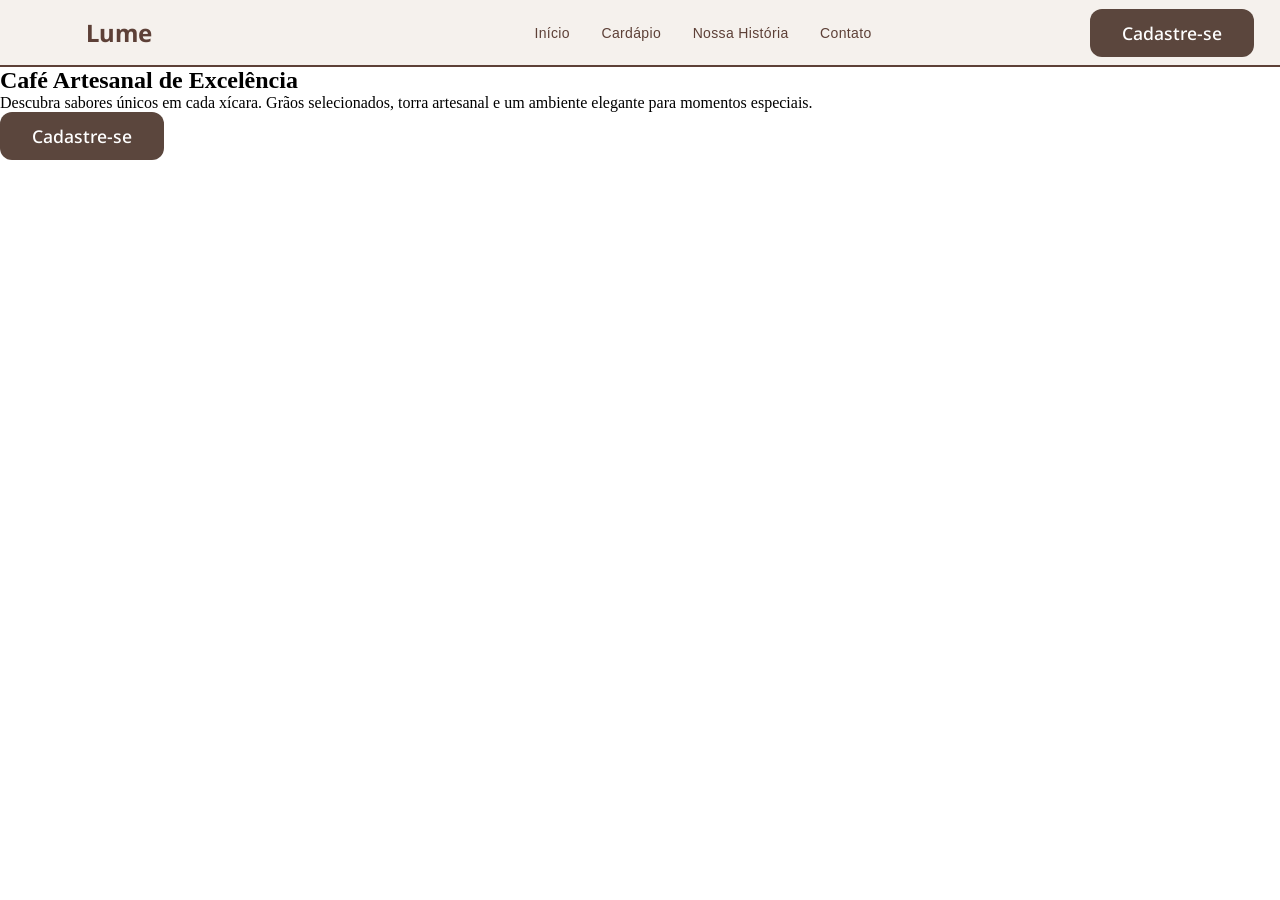
==== src/index.html @ 94c177ce "Desenvolvimento: Inicializei a construcao da tela inicial do app pelo html, criando a primeira secao" ====
<!DOCTYPE html>
<html lang="en">

<head>
    <meta charset="UTF-8">
    <meta name="viewport" content="width=device-width, initial-scale=1.0">
    <link rel="preconnect" href="https://fonts.googleapis.com">
    <link rel="preconnect" href="https://fonts.gstatic.com" crossorigin>
    <link
        href="https://fonts.googleapis.com/css2?family=Noto+Sans+Georgian:wght@100..900&family=Public+Sans:ital,wght@0,100..900;1,100..900&display=swap"
        rel="stylesheet">
    <link rel="stylesheet" href="styles/style.css">
    <link rel="stylesheet" href="components/header/header.css">
    <link rel="stylesheet" href="components/botaoCadastro/botao.css">

    <title>Document</title>
</head>

<body>
    <main>
        <header>
            <nav class="logo">
                <img class="logoIcon" src="../../assets/images/icon.svg" alt="">
                <h1 class="logoNome">Lume</h1>

                <button class="menu-hamburger" id="btn-mobile">
                    <img src="../../assets/images/menu hamburguers.svg" alt="Abrir Menu">
                </button>

                <ul class="opcoes" id="menu-opcoes">
                    <li class="item"> <a href="#">Início</a></li>
                    <li class="item"> <a href="#">Cardápio</a></li>
                    <li class="item"> <a href="#">Nossa História</a></li>
                    <li class="item"> <a href="#">Contato</a></li>
                    <li class="item item-btn"><button type="submit" class="btn">Cadastre-se</button></li>
                </ul>


            </nav>
        </header>

        <section class="apresenta_inicio">
            <h1 id="apresentacao">Café Artesanal de Excelência</h1>
            <p id="apresenta_desc">Descubra sabores únicos em cada xícara. Grãos selecionados, torra artesanal e um
                ambiente elegante para momentos especiais.</p>
            <button type="submit" class="btn">Cadastre-se</button>
            <div id="img_brinde">
                <img src="assets/images/ImageWithFallback.svg" alt="">

            </div>
        </section>
    </main>
</body>

</html>
---- src/styles/style.css ----
*{
    margin: 0;
    padding: 0;
    box-sizing: border-box;
    
}
---- src/components/header/header.css ----
header {
    width: 100%;
    padding: 1rem 2%;
    box-sizing: border-box;
    border-bottom: 2px solid #5D4037;
    background-color: #F5F1ED;
    position: relative;
}

.logo {
    display: flex;
    flex-direction: row;
    align-items: center;
    width: 100%;
}

.logoIcon {
    width: 40px;
}

.logoNome {
    margin-left: 20px;
    font-family: 'Noto Sans Georgian', sans-serif;
    color: #5D4037;
}

.opcoes {
    display: flex;
    list-style: none;
    margin: 0;
    padding: 0;
    justify-content: center;
    gap: 1.97rem;
    margin-left: auto;
    margin-right: auto;
    align-items: center;
}

.item a {
    color: #5D4037;
    text-align: center;
    font-family: Montserrat, sans-serif;
    font-size: 0.875rem;
    font-style: normal;
    font-weight: 500;
    line-height: 1.25rem;
    letter-spacing: 0.02188rem;
    text-decoration: none;
}


.item-btn {
    position: absolute;
    right: 2%; 
}

.item {
    white-space: nowrap;
}

.menu-hamburger {
    display: none;
}

@media (max-width: 490px) {

    .logo {
        justify-content: space-between;
    }


    header {
        padding: 1rem 2rem;
    }

    .menu-hamburger {
        display: block;
        border: none;
        background: none;
        cursor: pointer;
    }

    .opcoes {
        display: block;
        position: absolute;
        width: 70%;
        top: 70px;
        right: 0;
        background: #F8F5F2;
        transition: 0.5s;
        z-index: 1000;
        height: calc(100vh - 70px);
        border-bottom: 1px solid #5D4037;
        transform: translateX(100%);
    }

    #menu-opcoes.active {
        height: calc(100vh - 70px);
        visibility: visible;
        border-bottom: 2px solid #5D4037;
        transform: translateX(0);
    }

    .opcoes li {
        padding: 1rem 0;
        margin: 0 2rem;
        border-bottom: 1px solid rgba(93, 64, 55, 0.1);
    }

    .opcoes li a {
        font-size: 1.2rem;
        display: block;
    }

    

    .item-btn {
        position: static; 
        width: 100%;
        text-align: center;
    }


}
---- src/components/botaoCadastro/botao.css ----
.btn {
   
    background-color: #5B463D; 
    color: #FFFFFF;
    
    
    padding: 12px 32px;
    border: none;
    border-radius: 12px;
    
    
    font-family: 'Noto Sans Georgian', sans-serif;
    font-size: 1.1rem;
    font-weight: 500;
    
    
    cursor: pointer;
    transition: all 0.3s ease;
    display: inline-flex;
    align-items: center;
    justify-content: center;
    text-decoration: none;
}

/* Efeito ao passar o mouse */
.btn:hover {
    background-color: #44332a;
    transform: translateY(-2px);
    box-shadow: 0 4px 8px rgba(0, 0, 0, 0.1);
}


.btn:active {
    transform: translateY(0);
}
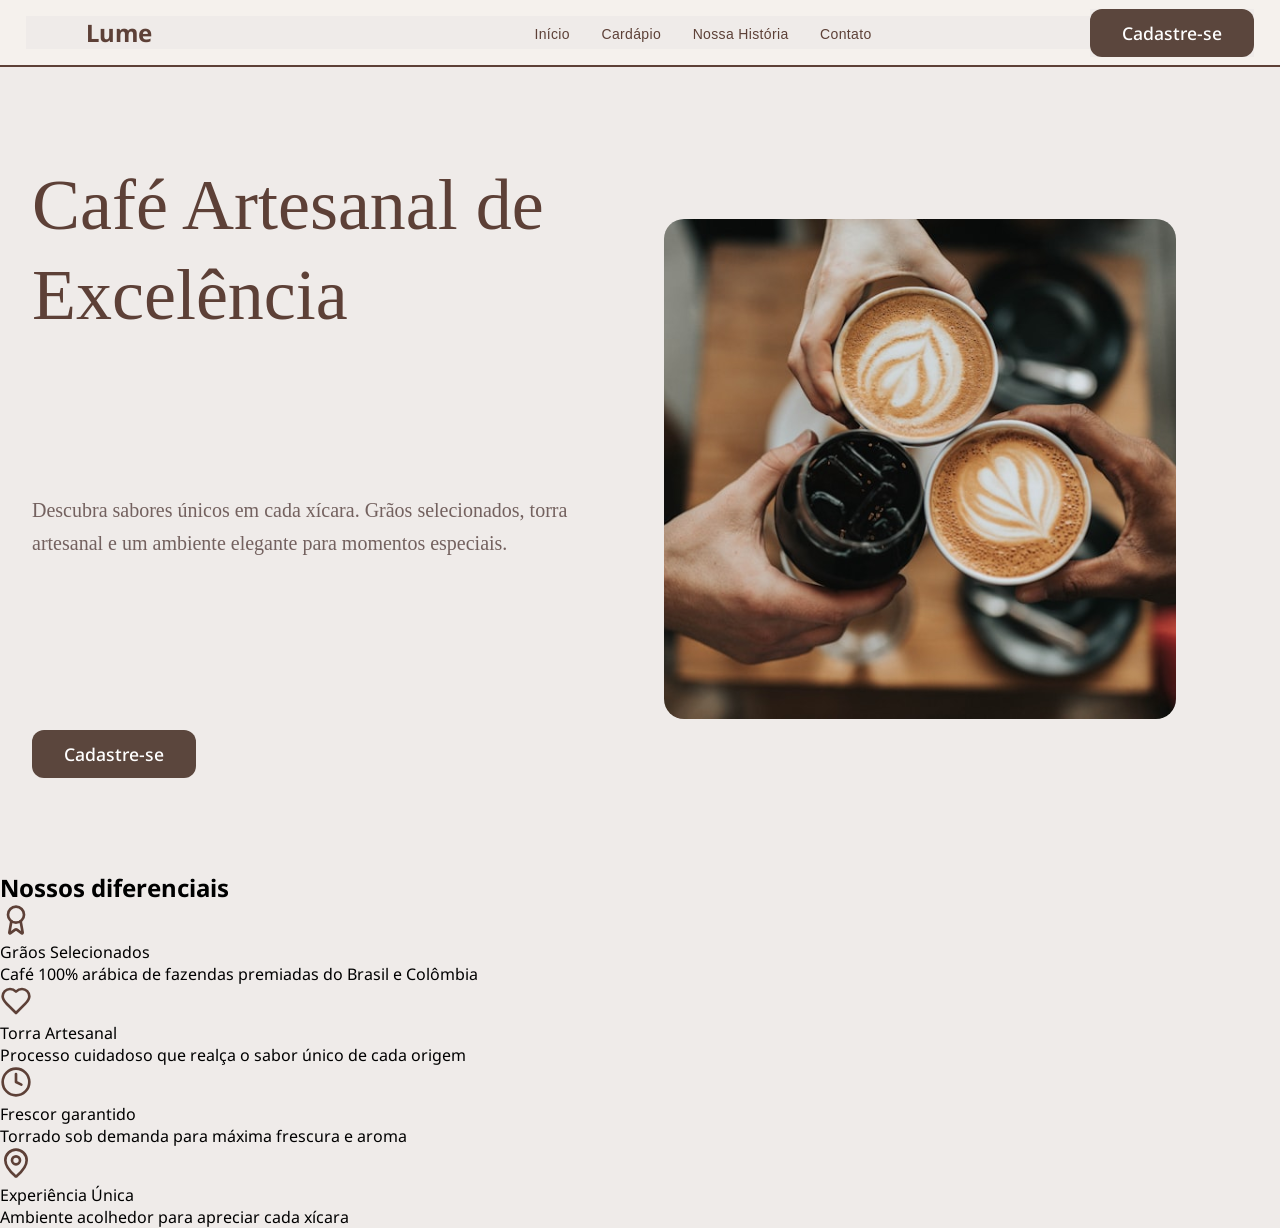
==== commit 4e7bdeee: "criacao: aba de diferenciais" ====
--- a/src/index.html
+++ b/src/index.html
@@ -49,7 +49,42 @@
 
             </div>
         </section>
+
+        <section class="diferencial_aval">
+            <div id="diferencial">
+                <h2>Nossos diferenciais</h2>
+
+               <ol class="lista_diferenciais">
+                <li>
+                    <img src="assets/images/icons/selo.svg" alt="">
+                    <p>Grãos Selecionados</p>
+                    <p>Café 100% arábica de fazendas premiadas do Brasil e Colômbia</p>
+                </li>
+                <li>
+                    <img src="assets/images/icons/coracao.svg" alt="">
+                    <p>Torra Artesanal</p>
+                    <p>Processo cuidadoso que realça o sabor único de cada origem</p>
+                </li>
+                <li>
+                    <img src="assets/images/icons/relogio.svg" alt="">
+                    <p>Frescor garantido</p>
+                    <p>Torrado sob demanda para máxima frescura e aroma</p>
+                </li>
+                <li>
+                    <img src="assets/images/icons/local.svg" alt="">
+                    <p>Experiência Única</p>
+                    <p>Ambiente acolhedor para apreciar cada xícara</p>
+                </li>
+               </ol>
+            </div>
+
+            <div id="aval">
+
+            </div>
+        </section>
     </main>
 </body>
 
+<script src="components/header/header.js"></script>
+
 </html>
--- a/src/styles/style.css
+++ b/src/styles/style.css
@@ -1,6 +1,80 @@
-*{
+* {
     margin: 0;
     padding: 0;
     box-sizing: border-box;
-    
-}+    background-color: #EFEBE9;
+    font-family: 'Noto Sans Georgian', sans-serif;
+}
+
+.apresenta_inicio {
+    display: grid;
+    grid-template-columns: minmax(0, 38rem) auto;
+    align-items: center;
+    justify-content: center;
+    gap: 3rem;
+    min-height: calc(100vh - 6rem);
+    padding: 3rem 2rem;
+}
+
+#apresentacao {
+    color: #5D4037;
+    font-family: Georgia;
+    font-size: 4.5rem;
+    font-style: normal;
+    font-weight: 500;
+    line-height: 5.625rem;
+    width: 38rem;
+    max-width: 100%;
+    flex-shrink: 0;
+}
+
+#apresenta_desc {
+    color: rgba(62, 39, 35, 0.70);
+    font-family: Montserrat;
+    font-size: 1.25rem;
+    font-style: normal;
+    font-weight: 400;
+    line-height: 2.03125rem;
+    width: 38rem;
+    max-width: 100%;
+    flex-shrink: 0;
+    margin-top: 1rem;
+}
+
+.apresenta_inicio > .btn {
+    justify-self: start;
+    margin-top: 2rem;
+}
+
+#img_brinde {
+    grid-column: 2;
+    grid-row: 1 / 4;
+}
+
+
+#img_brinde img {
+    display: block;
+    width: min(32rem, 100%);
+    height: 31.25rem;
+    object-fit: cover;
+    flex-shrink: 0;
+    align-self: stretch;
+    border-radius: 20px;
+}
+
+@media (max-width: 900px) {
+    .apresenta_inicio {
+        grid-template-columns: 1fr;
+        min-height: auto;
+    }
+
+    #img_brinde {
+        grid-column: 1;
+        grid-row: auto;
+    }
+
+    #img_brinde img {
+        width: 100%;
+        height: auto;
+    }
+}
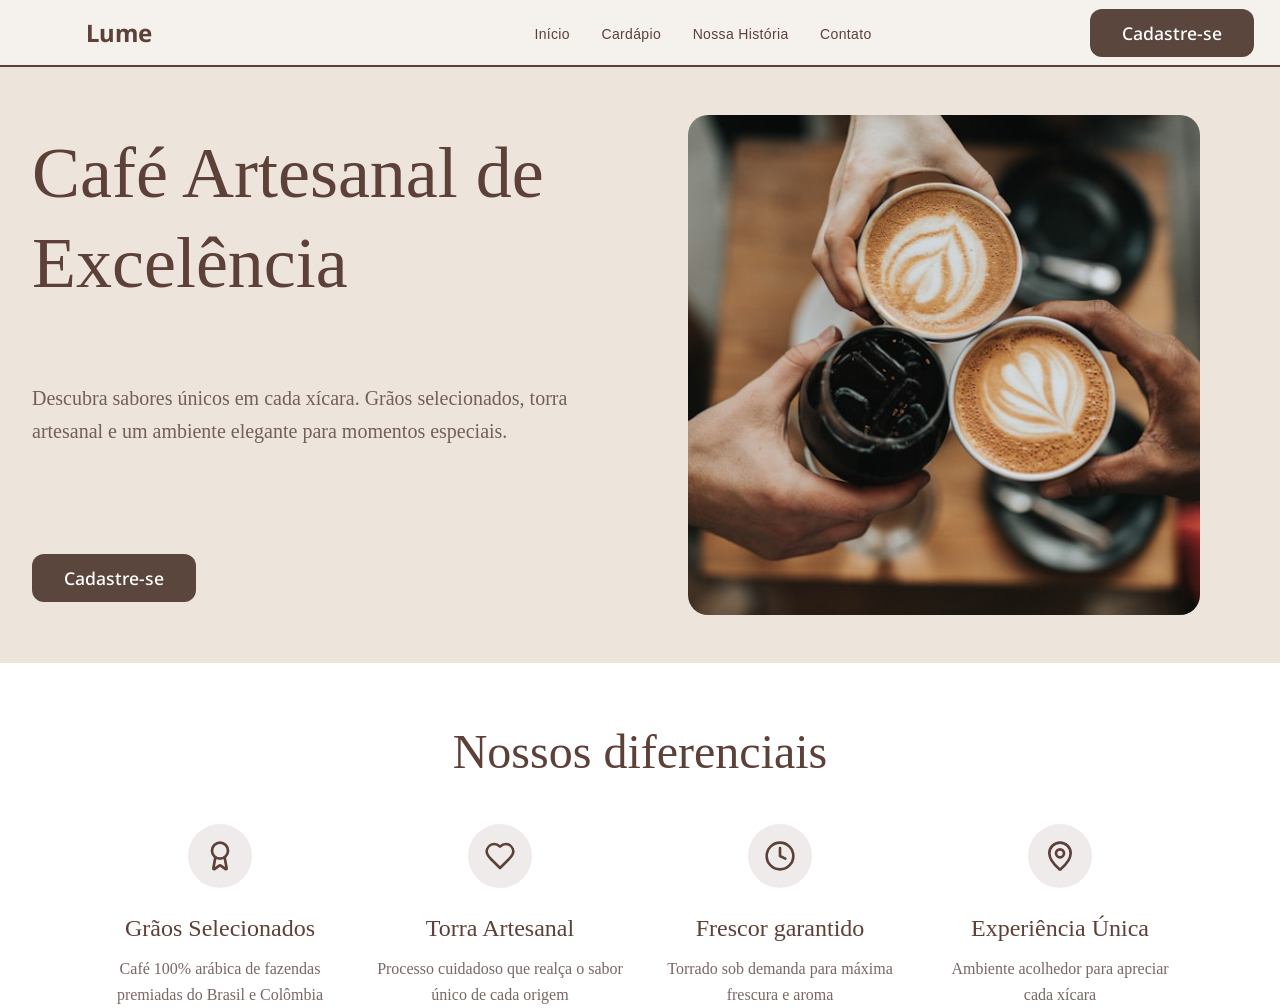
==== commit 8f50781e: "desenvolvimento: criada a meia secao que comporta os diferenciais" ====
--- a/src/index.html
+++ b/src/index.html
@@ -52,28 +52,27 @@
 
         <section class="diferencial_aval">
             <div id="diferencial">
-                <h2>Nossos diferenciais</h2>
-
+                <h2 id="titulo_dif">Nossos diferenciais</h2>
                <ol class="lista_diferenciais">
                 <li>
                     <img src="assets/images/icons/selo.svg" alt="">
-                    <p>Grãos Selecionados</p>
-                    <p>Café 100% arábica de fazendas premiadas do Brasil e Colômbia</p>
+                    <p class="p_titulo">Grãos Selecionados</p>
+                    <p class="p_desc">Café 100% arábica de fazendas premiadas do Brasil e Colômbia</p>
                 </li>
                 <li>
                     <img src="assets/images/icons/coracao.svg" alt="">
-                    <p>Torra Artesanal</p>
-                    <p>Processo cuidadoso que realça o sabor único de cada origem</p>
+                    <p class="p_titulo">Torra Artesanal</p>
+                    <p class="p_desc">Processo cuidadoso que realça o sabor único de cada origem</p>
                 </li>
                 <li>
                     <img src="assets/images/icons/relogio.svg" alt="">
-                    <p>Frescor garantido</p>
-                    <p>Torrado sob demanda para máxima frescura e aroma</p>
+                    <p class="p_titulo">Frescor garantido</p>
+                    <p class="p_desc">Torrado sob demanda para máxima frescura e aroma</p>
                 </li>
                 <li>
                     <img src="assets/images/icons/local.svg" alt="">
-                    <p>Experiência Única</p>
-                    <p>Ambiente acolhedor para apreciar cada xícara</p>
+                    <p class="p_titulo">Experiência Única</p>
+                    <p class="p_desc">Ambiente acolhedor para apreciar cada xícara</p>
                 </li>
                </ol>
             </div>
--- a/src/styles/style.css
+++ b/src/styles/style.css
@@ -2,18 +2,16 @@
     margin: 0;
     padding: 0;
     box-sizing: border-box;
-    background-color: #EFEBE9;
     font-family: 'Noto Sans Georgian', sans-serif;
 }
 
 .apresenta_inicio {
     display: grid;
-    grid-template-columns: minmax(0, 38rem) auto;
     align-items: center;
     justify-content: center;
     gap: 3rem;
-    min-height: calc(100vh - 6rem);
     padding: 3rem 2rem;
+    background-color: #ede4dc;
 }
 
 #apresentacao {
@@ -38,10 +36,9 @@
     width: 38rem;
     max-width: 100%;
     flex-shrink: 0;
-    margin-top: 1rem;
 }
 
-.apresenta_inicio > .btn {
+.apresenta_inicio>.btn {
     justify-self: start;
     margin-top: 2rem;
 }
@@ -62,6 +59,73 @@
     border-radius: 20px;
 }
 
+#titulo_dif {
+    color: #5D4037;
+    text-align: center;
+    font-family: Georgia;
+    font-size: 3rem;
+    font-style: normal;
+    font-weight: 500;
+    line-height: 3rem;
+    margin-top: 65px;
+}
+
+.lista_diferenciais {
+    display: flex;
+    justify-content: center;
+    align-items: stretch;
+    gap: 2rem;
+    width: min(100%, 72rem);
+    margin: 3rem auto 0;
+    padding: 0 2rem;
+    list-style: none;
+}
+
+.lista_diferenciais li {
+    display: flex;
+    flex-direction: column;
+    align-items: center;
+    justify-content: flex-start;
+    flex: 1 1 13rem;
+    max-width: 16rem;
+    text-align: center;
+}
+
+.lista_diferenciais img {
+    display: block;
+    width: 4rem;
+    height: 4rem;
+    margin-bottom: 1.5rem;
+    padding: 1rem;
+    justify-content: center;
+    align-items: center;
+    flex-shrink: 0;
+    border-radius: 2097150rem;
+    background: rgba(93, 64, 55, 0.10);
+}
+
+.lista_diferenciais .p_titulo {
+    color: #5D4037;
+    text-align: center;
+    font-family: Georgia;
+    font-size: 1.5rem;
+    font-style: normal;
+    font-weight: 500;
+    line-height: 2rem;
+    margin-bottom: 0.75rem;
+}
+
+.lista_diferenciais .p_desc {
+    color: rgba(62, 39, 35, 0.70);
+    text-align: center;
+    font-family: Montserrat;
+    font-size: 1rem;
+    font-style: normal;
+    font-weight: 400;
+    line-height: 1.625rem;
+}
+
+
 @media (max-width: 900px) {
     .apresenta_inicio {
         grid-template-columns: 1fr;
@@ -77,4 +141,22 @@
         width: 100%;
         height: auto;
     }
+
+    .lista_diferenciais {
+        flex-wrap: wrap;
+        gap: 2.5rem 1.5rem;
+    }
 }
+
+@media (max-width: 560px) {
+    .lista_diferenciais {
+        flex-direction: column;
+        align-items: center;
+        padding: 0 1.5rem;
+    }
+
+    .lista_diferenciais li {
+        width: 100%;
+        max-width: 20rem;
+    }
+}
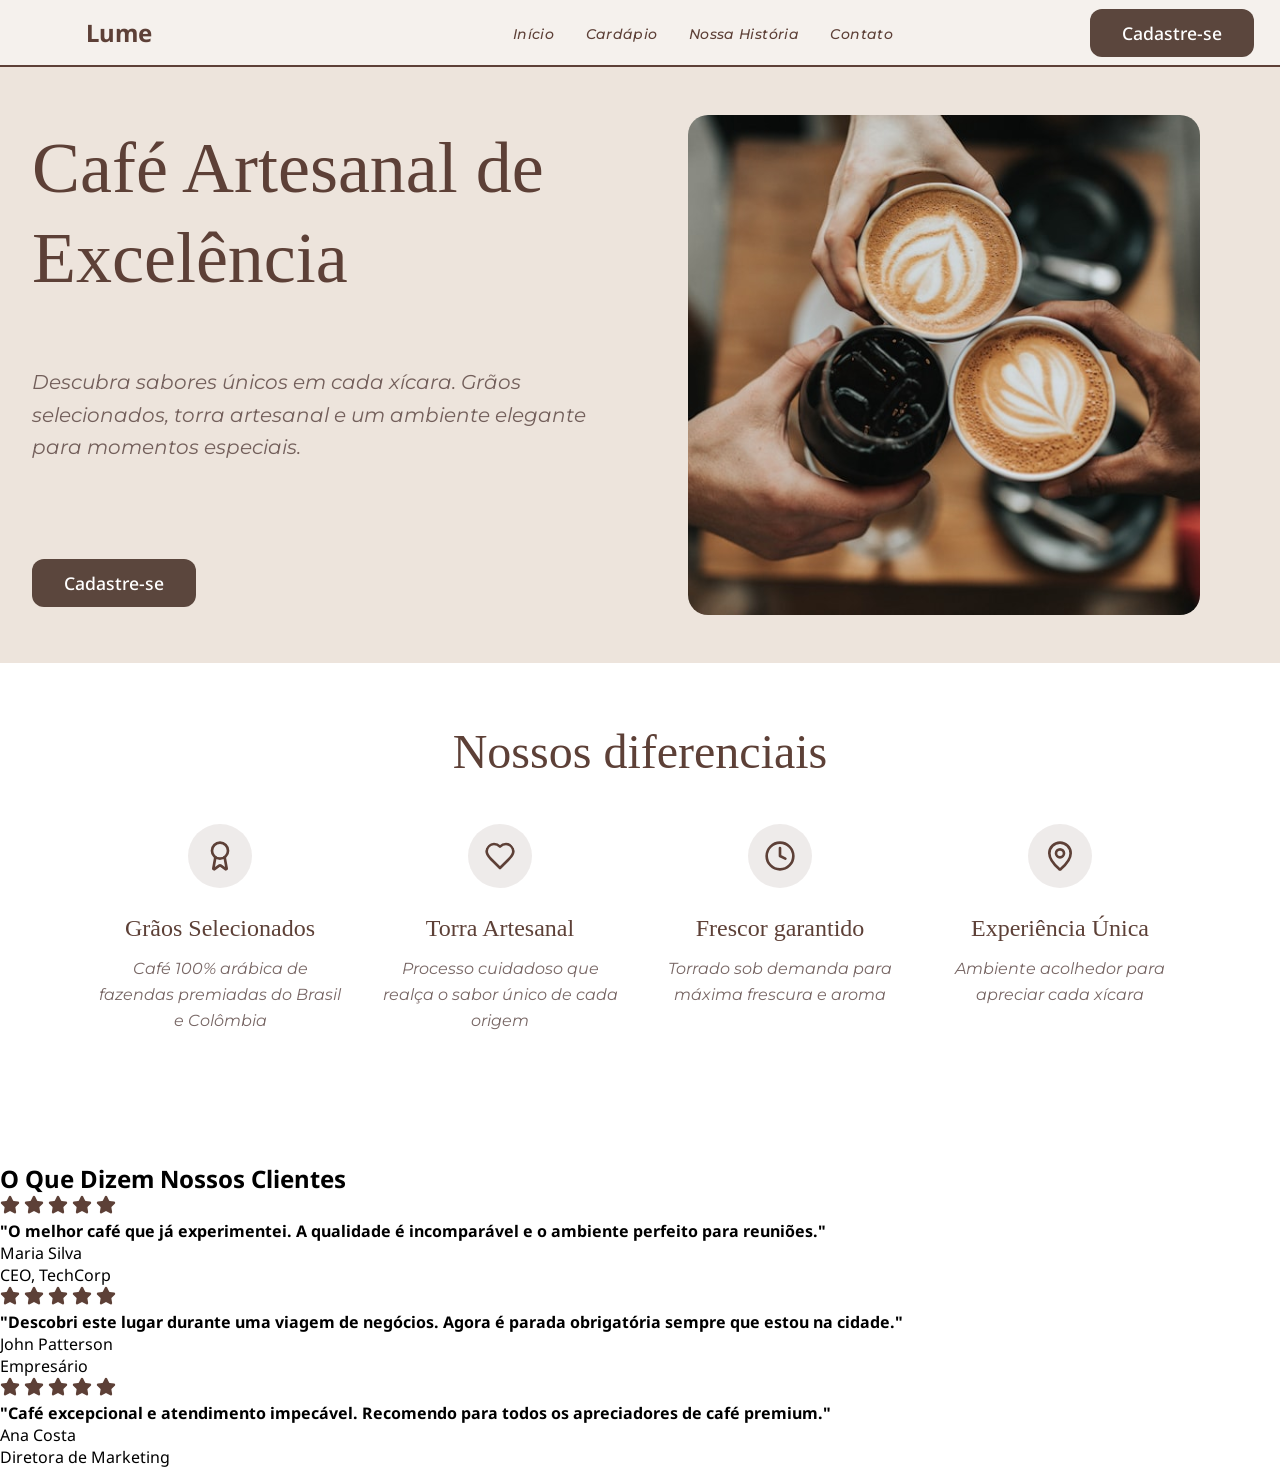
==== commit c225088f: "estrutura do hmtl para aba de avaliacoes" ====
--- a/src/index.html
+++ b/src/index.html
@@ -4,11 +4,7 @@
 <head>
     <meta charset="UTF-8">
     <meta name="viewport" content="width=device-width, initial-scale=1.0">
-    <link rel="preconnect" href="https://fonts.googleapis.com">
-    <link rel="preconnect" href="https://fonts.gstatic.com" crossorigin>
-    <link
-        href="https://fonts.googleapis.com/css2?family=Noto+Sans+Georgian:wght@100..900&family=Public+Sans:ital,wght@0,100..900;1,100..900&display=swap"
-        rel="stylesheet">
+    <link rel="stylesheet" href="assets/fonts/fonts.css">
     <link rel="stylesheet" href="styles/style.css">
     <link rel="stylesheet" href="components/header/header.css">
     <link rel="stylesheet" href="components/botaoCadastro/botao.css">
@@ -77,8 +73,55 @@
                </ol>
             </div>
 
-            <div id="aval">
+            <div id="avalia">
+                <h2 id="titulo_aval">O Que Dizem Nossos Clientes</h2>
 
+                <div class="avaliacoes_cards">
+                    <article class="avalia-card">
+                        <div class="estrelas" aria-label="5 estrelas">
+                            <img src="assets/images/icons/estrela.svg" alt="">
+                            <img src="assets/images/icons/estrela.svg" alt="">
+                            <img src="assets/images/icons/estrela.svg" alt="">
+                            <img src="assets/images/icons/estrela.svg" alt="">
+                            <img src="assets/images/icons/estrela.svg" alt="">
+                        </div>
+                        <h4 class="comentario">"O melhor café que já experimentei. A qualidade é incomparável e o ambiente perfeito para reuniões."</h4>
+                        <div class="cliente">
+                            <p class="autor">Maria Silva</p>
+                            <p class="cargo">CEO, TechCorp</p>
+                        </div>
+                    </article>
+
+                    <article class="avalia-card">
+                        <div class="estrelas" aria-label="5 estrelas">
+                            <img src="assets/images/icons/estrela.svg" alt="">
+                            <img src="assets/images/icons/estrela.svg" alt="">
+                            <img src="assets/images/icons/estrela.svg" alt="">
+                            <img src="assets/images/icons/estrela.svg" alt="">
+                            <img src="assets/images/icons/estrela.svg" alt="">
+                        </div>
+                        <h4 class="comentario">"Descobri este lugar durante uma viagem de negócios. Agora é parada obrigatória sempre que estou na cidade."</h4>
+                        <div class="cliente">
+                            <p class="autor">John Patterson</p>
+                            <p class="cargo">Empresário</p>
+                        </div>
+                    </article>
+
+                    <article class="avalia-card">
+                        <div class="estrelas" aria-label="5 estrelas">
+                            <img src="assets/images/icons/estrela.svg" alt="">
+                            <img src="assets/images/icons/estrela.svg" alt="">
+                            <img src="assets/images/icons/estrela.svg" alt="">
+                            <img src="assets/images/icons/estrela.svg" alt="">
+                            <img src="assets/images/icons/estrela.svg" alt="">
+                        </div>
+                        <h4 class="comentario">"Café excepcional e atendimento impecável. Recomendo para todos os apreciadores de café premium."</h4>
+                        <div class="cliente">
+                            <p class="autor">Ana Costa</p>
+                            <p class="cargo">Diretora de Marketing</p>
+                        </div>
+                    </article>
+                </div>
             </div>
         </section>
     </main>
@@ -86,4 +129,4 @@
 
 <script src="components/header/header.js"></script>
 
-</html>+</html>
--- a/src/assets/fonts/fonts.css
+++ b/src/assets/fonts/fonts.css
@@ -0,0 +1,15 @@
+@font-face {
+  font-family: 'Noto Sans Georgian';
+  src: url('./NotoSansGeorgian-VariableFont_wdth,wght.ttf') format('truetype');
+  font-weight: 100 900;
+  font-style: normal;
+  font-display: swap;
+}
+
+@font-face {
+  font-family: 'Montserrat';
+  src: url('./Montserrat-Italic-VariableFont_wght.ttf') format('truetype');
+  font-weight: 100 900;
+  font-style: italic;
+  font-display: swap;
+}
--- a/src/styles/style.css
+++ b/src/styles/style.css
@@ -77,7 +77,7 @@
     gap: 2rem;
     width: min(100%, 72rem);
     margin: 3rem auto 0;
-    padding: 0 2rem;
+    padding: 0 2rem 8rem;
     list-style: none;
 }
 
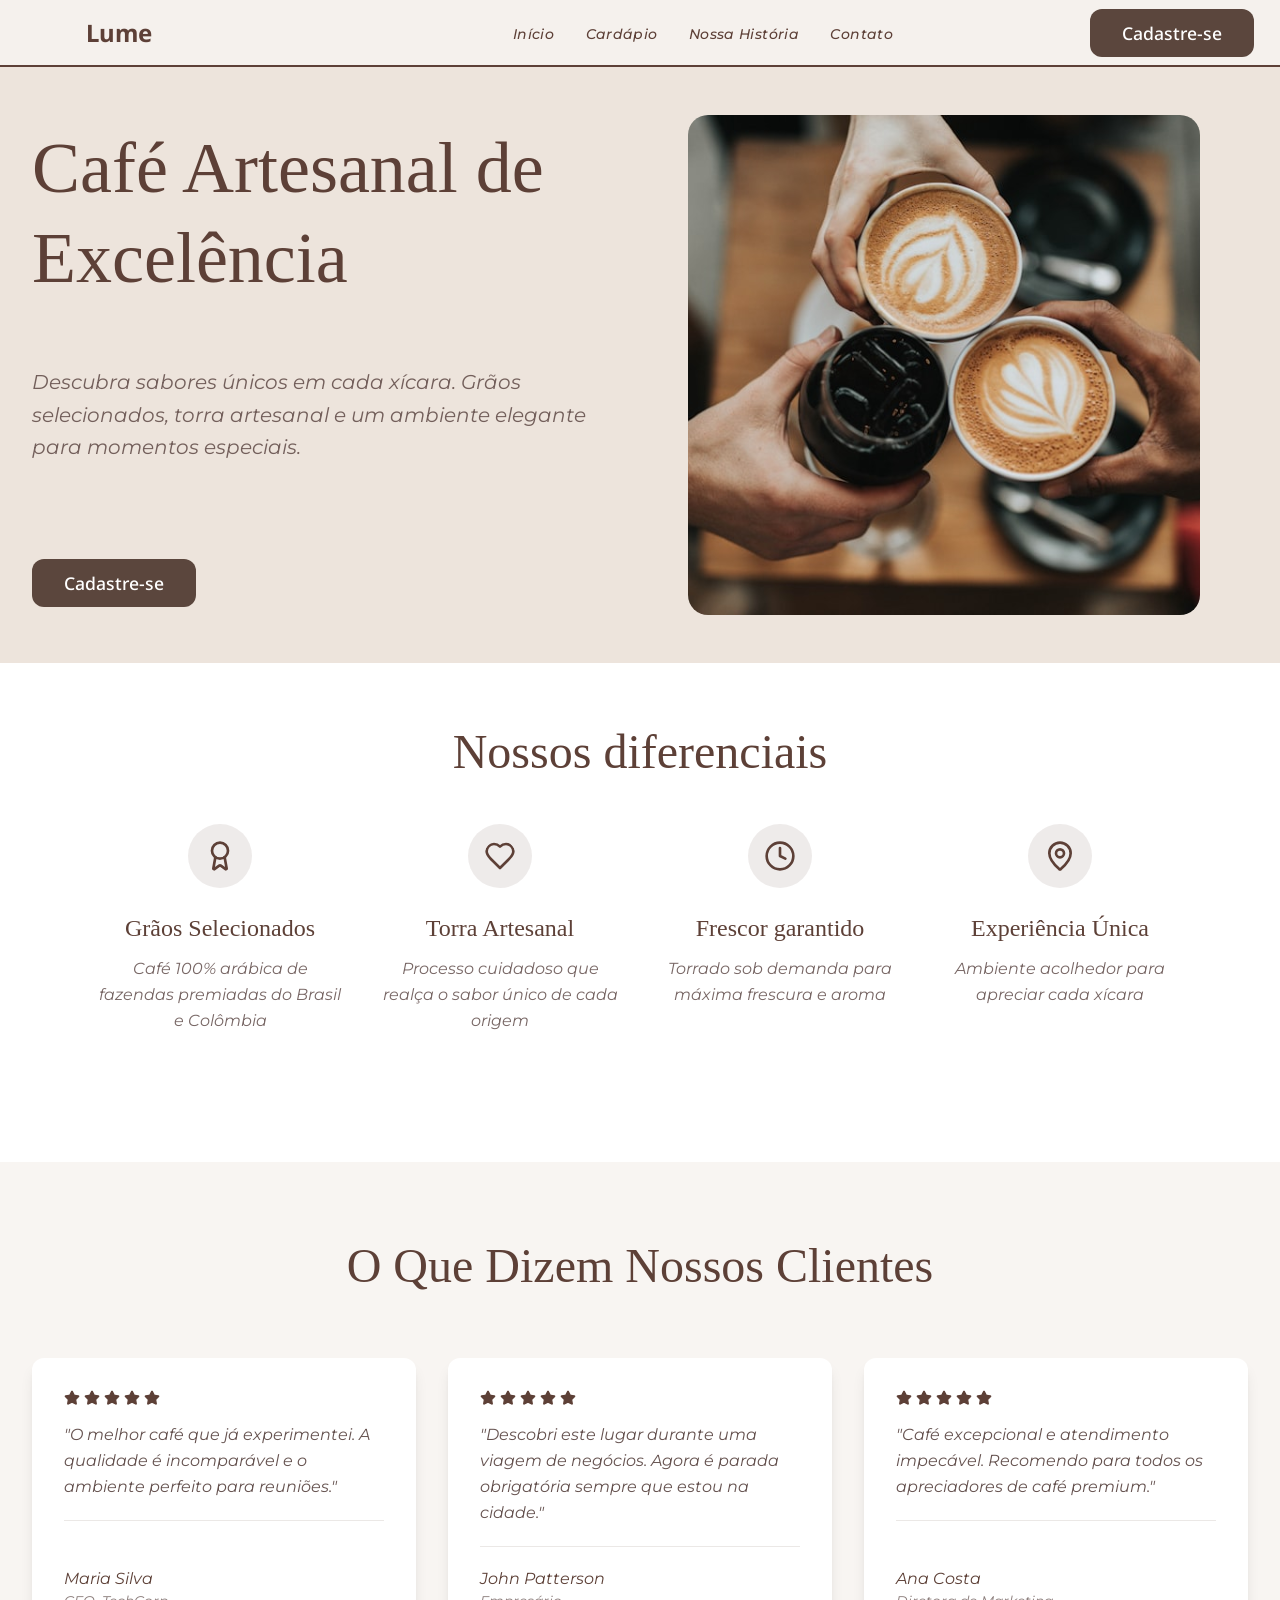
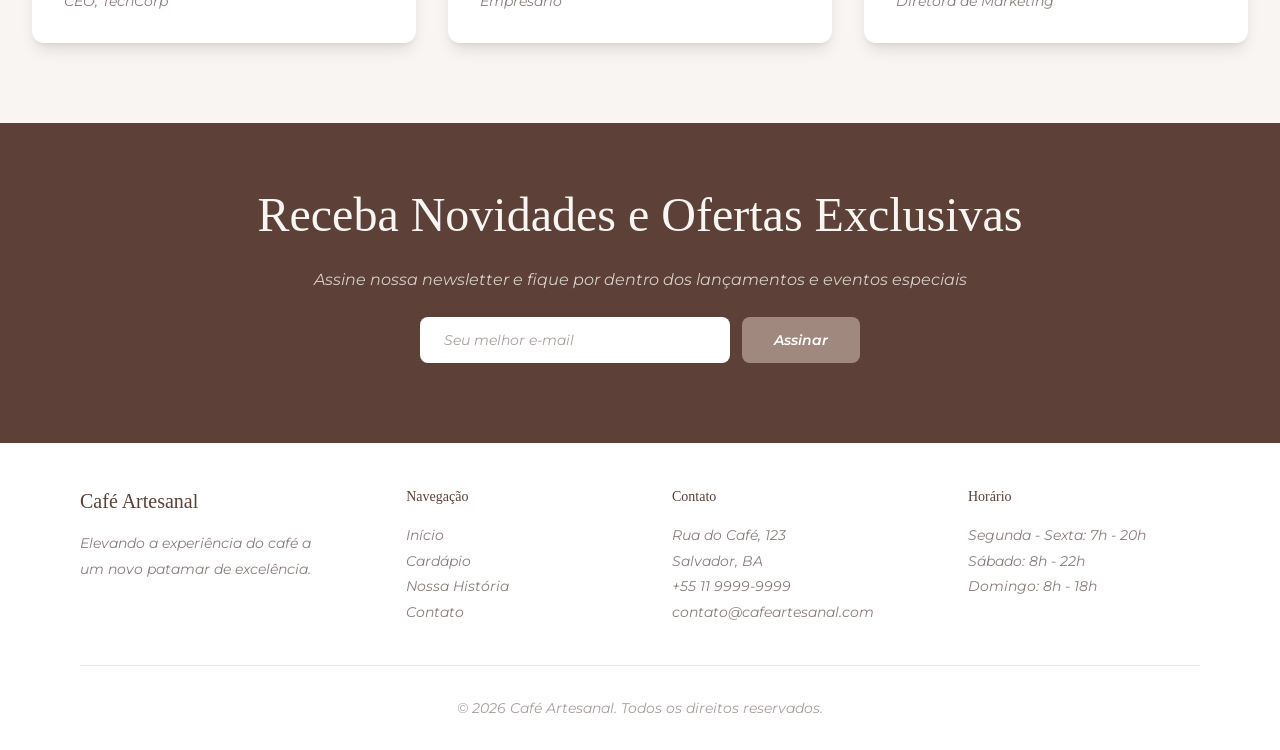
==== commit b1a33dc8: "Flizando tela inicial com newslleter e informações de contato e etc" ====
--- a/src/index.html
+++ b/src/index.html
@@ -28,8 +28,9 @@
                     <li class="item"> <a href="#">Cardápio</a></li>
                     <li class="item"> <a href="#">Nossa História</a></li>
                     <li class="item"> <a href="#">Contato</a></li>
-                    <li class="item item-btn"><button type="submit" class="btn">Cadastre-se</button></li>
                 </ul>
+
+                <button type="submit" class="btn item-btn">Cadastre-se</button>
 
 
             </nav>
@@ -124,6 +125,50 @@
                 </div>
             </div>
         </section>
+
+        <section class="newsletter">
+            <h2 class="newsletter_titulo">Receba Novidades e Ofertas Exclusivas</h2>
+            <p class="newsletter_desc">Assine nossa newsletter e fique por dentro dos lançamentos e eventos especiais</p>
+
+            <form class="newsletter_form">
+                <input type="email" placeholder="Seu melhor e-mail" aria-label="Seu melhor e-mail">
+                <button type="submit">Assinar</button>
+            </form>
+        </section>
+
+        <footer class="rodape">
+            <div class="rodape_conteudo">
+                <div class="rodape_coluna rodape_marca">
+                    <h3>Café Artesanal</h3>
+                    <p>Elevando a experiência do café a um novo patamar de excelência.</p>
+                </div>
+
+                <div class="rodape_coluna">
+                    <h4>Navegação</h4>
+                    <a href="#">Início</a>
+                    <a href="#">Cardápio</a>
+                    <a href="#">Nossa História</a>
+                    <a href="#">Contato</a>
+                </div>
+
+                <div class="rodape_coluna">
+                    <h4>Contato</h4>
+                    <p>Rua do Café, 123</p>
+                    <p>Salvador, BA</p>
+                    <p>+55 11 9999-9999</p>
+                    <p>contato@cafeartesanal.com</p>
+                </div>
+
+                <div class="rodape_coluna">
+                    <h4>Horário</h4>
+                    <p>Segunda - Sexta: 7h - 20h</p>
+                    <p>Sábado: 8h - 22h</p>
+                    <p>Domingo: 8h - 18h</p>
+                </div>
+            </div>
+
+            <p class="rodape_direitos">© 2026 Café Artesanal. Todos os direitos reservados.</p>
+        </footer>
     </main>
 </body>
 
--- a/src/styles/style.css
+++ b/src/styles/style.css
@@ -2,8 +2,10 @@
     margin: 0;
     padding: 0;
     box-sizing: border-box;
+   
     font-family: 'Noto Sans Georgian', sans-serif;
 }
+
 
 .apresenta_inicio {
     display: grid;
@@ -125,6 +127,227 @@
     line-height: 1.625rem;
 }
 
+#avalia {
+    background: #F8F5F2;
+    padding: 4.75rem 2rem 5rem;
+}
+
+#titulo_aval {
+    color: #5D4037;
+    text-align: center;
+    font-family: Georgia;
+    font-size: 3rem;
+    font-style: normal;
+    font-weight: 500;
+    line-height: 3.5rem;
+    margin-bottom: 4rem;
+}
+
+.avaliacoes_cards {
+    display: flex;
+    justify-content: center;
+    gap: 2rem;
+    width: min(100%, 80rem);
+    margin: 0 auto;
+}
+
+.avalia-card {
+    border-radius: 0.75rem;
+    background: #fff;
+    box-shadow: 0 10px 15px -3px rgba(0, 0, 0, 0.10), 0 4px 6px -4px rgba(0, 0, 0, 0.10);
+    display: flex;
+    flex-direction: column;
+    align-items: flex-start;
+    width: 100%;
+    max-width: 25.5rem;
+    min-height: 16rem;
+    padding: 2rem;
+}
+
+.estrelas {
+    display: flex;
+    gap: 0.25rem;
+    margin-bottom: 1rem;
+}
+
+.estrelas img {
+    width: 1rem;
+    height: 1rem;
+}
+
+.comentario {
+    color: rgba(62, 39, 35, 0.80);
+    font-family: 'Montserrat', sans-serif;
+    font-size: 1rem;
+    font-style: italic;
+    font-weight: 400;
+    line-height: 1.625rem;
+    width: 100%;
+    padding-bottom: 1.25rem;
+    border-bottom: 1px solid rgba(93, 64, 55, 0.12);
+}
+
+.cliente {
+    margin-top: auto;
+    padding-top: 1.25rem;
+}
+
+.autor {
+    color: #5D4037;
+    font-family: 'Montserrat', sans-serif;
+    font-size: 1rem;
+    font-style: normal;
+    font-weight: 400;
+    line-height: 1.5rem;
+}
+
+.cargo {
+    color: rgba(62, 39, 35, 0.60);
+    font-family: 'Montserrat', sans-serif;
+    font-size: 0.875rem;
+    font-style: normal;
+    font-weight: 400;
+    line-height: 1.25rem;
+}
+
+.newsletter {
+    display: flex;
+    flex-direction: column;
+    align-items: center;
+    background: #5D4037;
+    padding: 4rem 2rem 5rem;
+    text-align: center;
+}
+
+.newsletter_titulo {
+    color: #F8F5F2;
+    font-family: Georgia;
+    font-size: 3rem;
+    font-style: normal;
+    font-weight: 500;
+    line-height: 3.5rem;
+    margin-bottom: 1.5rem;
+}
+
+.newsletter_desc {
+    color: rgba(248, 245, 242, 0.78);
+    font-family: 'Montserrat', sans-serif;
+    font-size: 1rem;
+    font-weight: 400;
+    line-height: 1.625rem;
+    margin-bottom: 1.5rem;
+}
+
+.newsletter_form {
+    display: flex;
+    justify-content: center;
+    gap: 0.75rem;
+    width: min(100%, 27.5rem);
+}
+
+.newsletter_form input {
+    width: 100%;
+    min-height: 2.875rem;
+    padding: 0 1.5rem;
+    border: none;
+    border-radius: 0.5rem;
+    color: #5D4037;
+    font-family: 'Montserrat', sans-serif;
+    font-size: 0.875rem;
+    outline: none;
+}
+
+.newsletter_form input::placeholder {
+    color: rgba(62, 39, 35, 0.45);
+}
+
+.newsletter_form button {
+    min-height: 2.875rem;
+    padding: 0 2rem;
+    border: none;
+    border-radius: 0.5rem;
+    background: #A1887F;
+    color: #FFFFFF;
+    font-family: 'Montserrat', sans-serif;
+    font-size: 0.875rem;
+    font-weight: 600;
+    cursor: pointer;
+    transition: background 0.3s ease, transform 0.3s ease;
+}
+
+.newsletter_form button:hover {
+    background: #8D6E63;
+    transform: translateY(-2px);
+}
+
+.rodape {
+    background: #FFFFFF;
+    padding: 2.75rem 2rem 2rem;
+}
+
+.rodape_conteudo {
+    display: grid;
+    grid-template-columns: 1.3fr 1fr 1.15fr 1.15fr;
+    gap: 4rem;
+    width: min(100%, 70rem);
+    margin: 0 auto;
+    padding-bottom: 2.5rem;
+    border-bottom: 1px solid rgba(93, 64, 55, 0.12);
+}
+
+.rodape_coluna {
+    display: flex;
+    flex-direction: column;
+    align-items: flex-start;
+}
+
+.rodape_coluna h3,
+.rodape_coluna h4 {
+    color: #5D4037;
+    font-family: Georgia;
+    font-style: normal;
+    font-weight: 500;
+    margin-bottom: 1rem;
+}
+
+.rodape_coluna h3 {
+    font-size: 1.25rem;
+    line-height: 1.75rem;
+}
+
+.rodape_coluna h4 {
+    font-size: 0.875rem;
+    line-height: 1.25rem;
+}
+
+.rodape_coluna p,
+.rodape_coluna a {
+    color: rgba(62, 39, 35, 0.60);
+    font-family: 'Montserrat', sans-serif;
+    font-size: 0.875rem;
+    font-weight: 400;
+    line-height: 1.6rem;
+    text-decoration: none;
+}
+
+.rodape_coluna a:hover {
+    color: #5D4037;
+}
+
+.rodape_marca p {
+    max-width: 15rem;
+}
+
+.rodape_direitos {
+    color: rgba(62, 39, 35, 0.45);
+    text-align: center;
+    font-family: 'Montserrat', sans-serif;
+    font-size: 0.875rem;
+    font-weight: 400;
+    line-height: 1.25rem;
+    margin-top: 2rem;
+}
+
 
 @media (max-width: 900px) {
     .apresenta_inicio {
@@ -145,6 +368,15 @@
     .lista_diferenciais {
         flex-wrap: wrap;
         gap: 2.5rem 1.5rem;
+    }
+
+    .avaliacoes_cards {
+        flex-wrap: wrap;
+    }
+
+    .rodape_conteudo {
+        grid-template-columns: repeat(2, 1fr);
+        gap: 2.5rem;
     }
 }
 
@@ -159,4 +391,40 @@
         width: 100%;
         max-width: 20rem;
     }
-}
+
+    #avalia {
+        padding: 3.5rem 1.5rem;
+    }
+
+    #titulo_aval {
+        font-size: 2.25rem;
+        line-height: 2.75rem;
+        margin-bottom: 2.5rem;
+    }
+
+    .avalia-card {
+        max-width: 100%;
+    }
+
+    .newsletter {
+        padding: 3.5rem 1.5rem;
+    }
+
+    .newsletter_titulo {
+        font-size: 2.25rem;
+        line-height: 2.75rem;
+    }
+
+    .newsletter_form {
+        flex-direction: column;
+    }
+
+    .newsletter_form button {
+        width: 100%;
+    }
+
+    .rodape_conteudo {
+        grid-template-columns: 1fr;
+        gap: 2rem;
+    }
+}
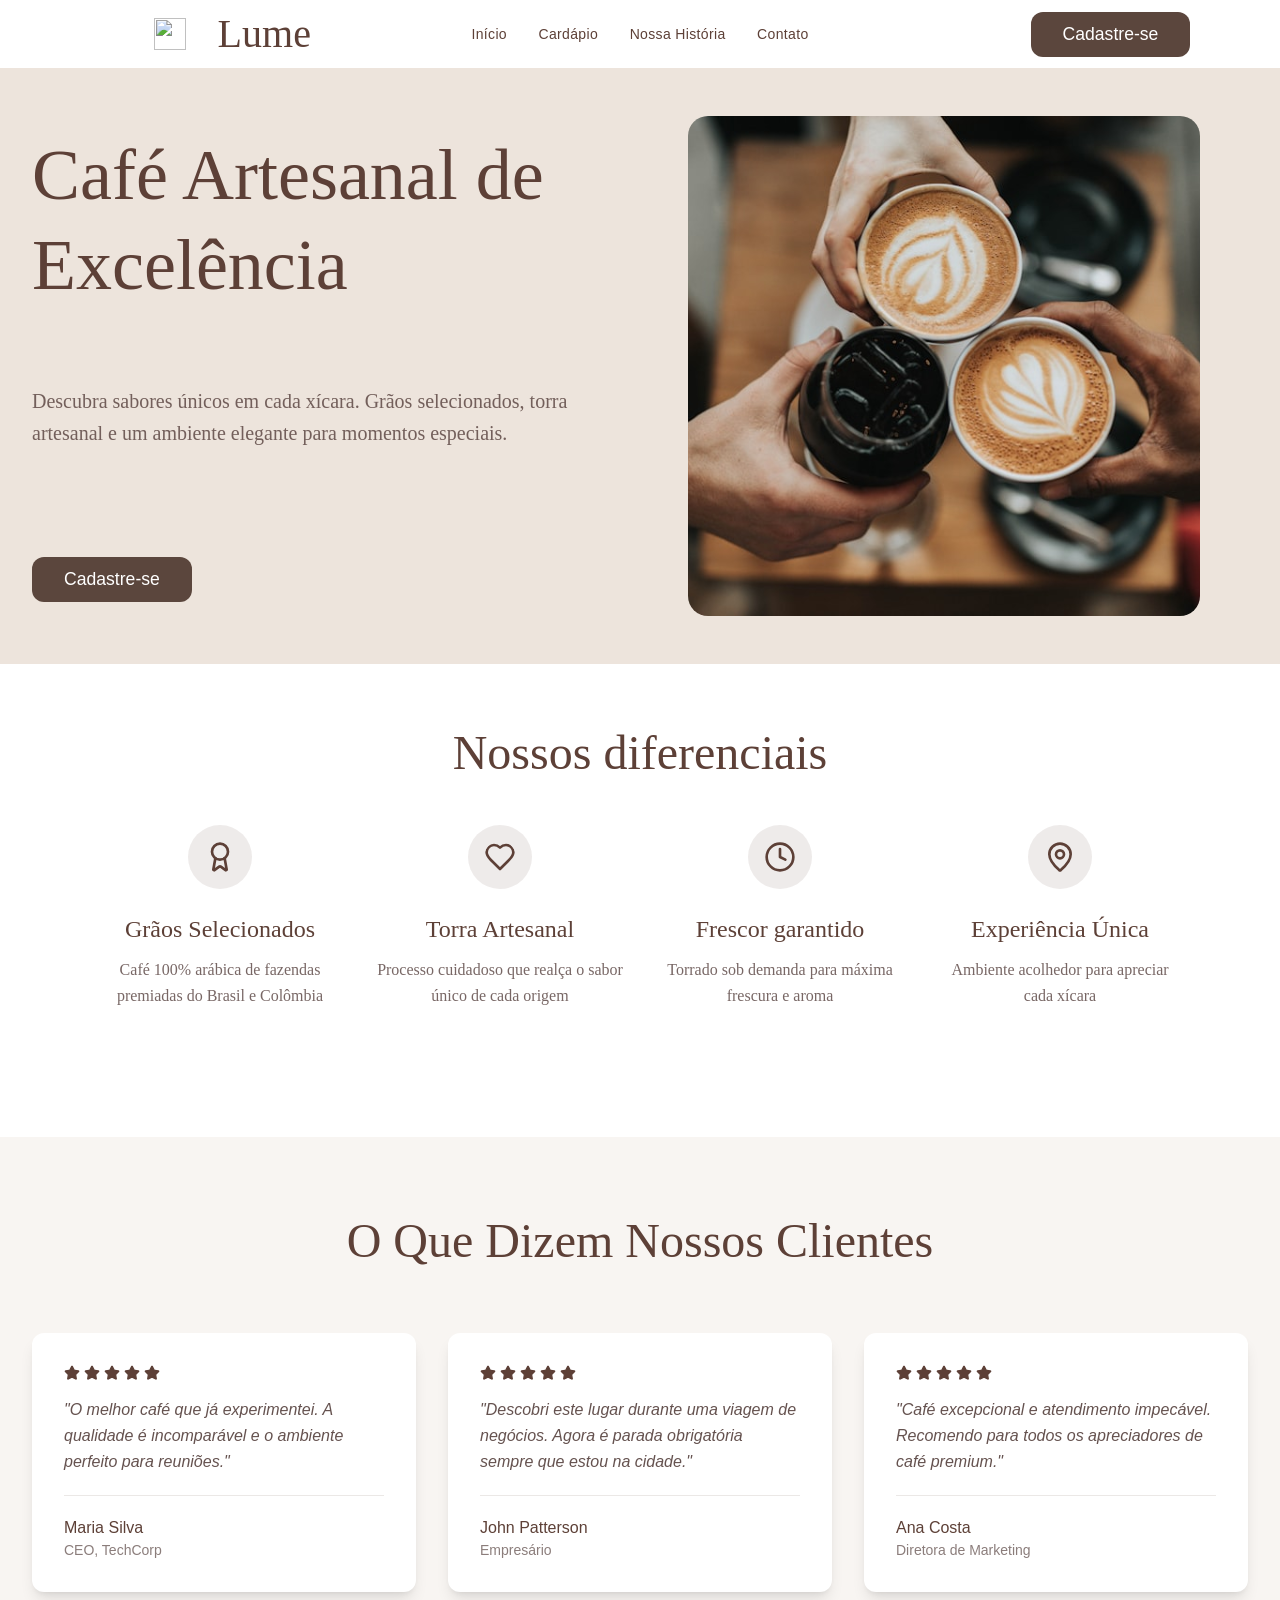
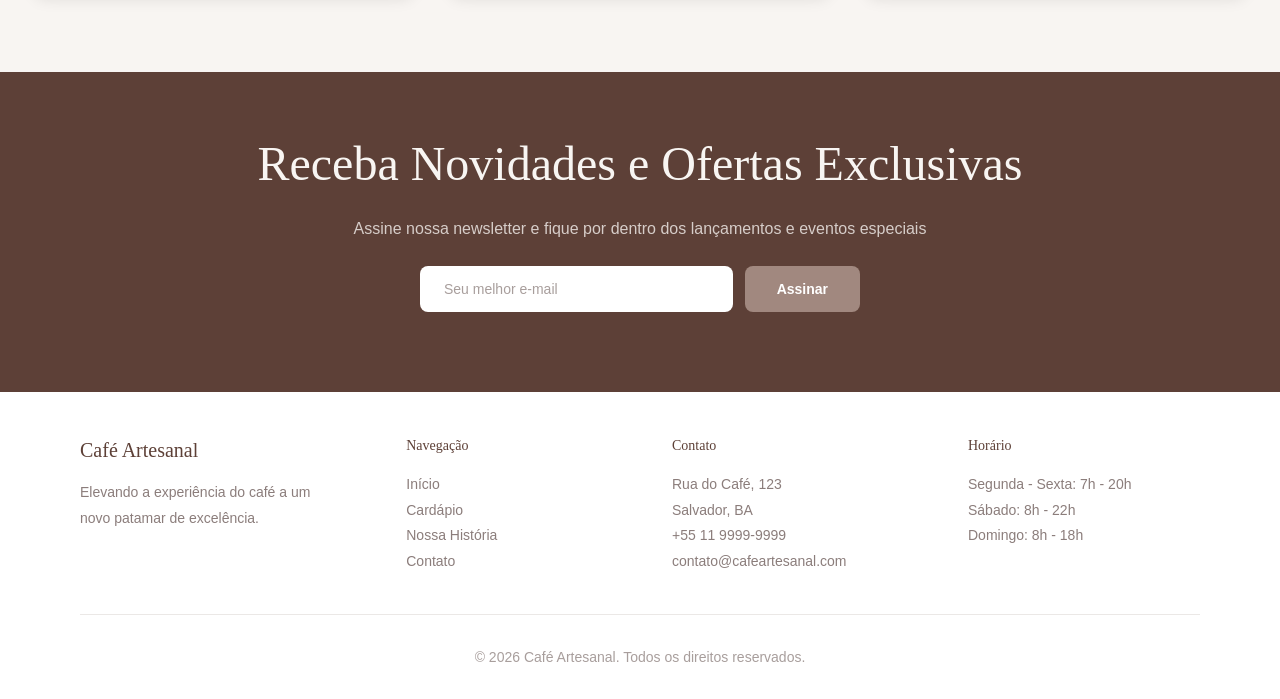
==== commit 4f6e0371: "editando index + pagina nossa historia" ====
--- a/src/index.html
+++ b/src/index.html
@@ -26,7 +26,7 @@
                 <ul class="opcoes" id="menu-opcoes">
                     <li class="item"> <a href="#">Início</a></li>
                     <li class="item"> <a href="#">Cardápio</a></li>
-                    <li class="item"> <a href="#">Nossa História</a></li>
+                    <li class="item"> <a href="pages/nossa-historia/nossa-historia.html">Nossa História</a></li>
                     <li class="item"> <a href="#">Contato</a></li>
                 </ul>
 
--- a/src/assets/fonts/fonts.css
+++ b/src/assets/fonts/fonts.css
@@ -1,15 +1,5 @@
 @font-face {
   font-family: 'Noto Sans Georgian';
-  src: url('./NotoSansGeorgian-VariableFont_wdth,wght.ttf') format('truetype');
-  font-weight: 100 900;
-  font-style: normal;
-  font-display: swap;
-}
-
-@font-face {
-  font-family: 'Montserrat';
-  src: url('./Montserrat-Italic-VariableFont_wght.ttf') format('truetype');
-  font-weight: 100 900;
-  font-style: italic;
-  font-display: swap;
-}
+  src: url('../assets/fonts/NotoSansGeorgian-VariableFont_wdth,wght.ttf') format('truetype');
+  font-weight: 400;
+}
--- a/src/components/header/header.css
+++ b/src/components/header/header.css
@@ -2,8 +2,6 @@
     width: 100%;
     padding: 1rem 2%;
     box-sizing: border-box;
-    border-bottom: 2px solid #5D4037;
-    background-color: #F5F1ED;
     position: relative;
 }
 
@@ -11,17 +9,26 @@
     display: flex;
     flex-direction: row;
     align-items: center;
+    position: relative;
     width: 100%;
+    padding-left: 8rem;
 }
 
 .logoIcon {
-    width: 40px;
+    width: 2rem;
+    height: 2rem;
+    flex-shrink: 0;
 }
 
 .logoNome {
-    margin-left: 20px;
-    font-family: 'Noto Sans Georgian', sans-serif;
     color: #5D4037;
+    text-align: center;
+    font-family: "Noto Sans Georgian";
+    font-size: 2.5rem;
+    font-style: normal;
+    font-weight: 500;
+    line-height: 2.25rem;
+    padding-left: 2rem;
 }
 
 .opcoes {
@@ -29,10 +36,11 @@
     list-style: none;
     margin: 0;
     padding: 0;
+    position: absolute;
+    left: 50%;
+    transform: translateX(-50%);
     justify-content: center;
     gap: 1.97rem;
-    margin-left: auto;
-    margin-right: auto;
     align-items: center;
 }
 
@@ -50,9 +58,11 @@
 
 
 .item-btn {
+
     position: absolute;
-    right: 2%; 
+    right: 4rem;
 }
+
 
 .item {
     white-space: nowrap;
@@ -66,6 +76,7 @@
 
     .logo {
         justify-content: space-between;
+        padding-left: 0;
     }
 
 
@@ -85,6 +96,7 @@
         position: absolute;
         width: 70%;
         top: 70px;
+        left: auto;
         right: 0;
         background: #F8F5F2;
         transition: 0.5s;
@@ -112,13 +124,11 @@
         display: block;
     }
 
-    
+
 
     .item-btn {
-        position: static; 
-        width: 100%;
-        text-align: center;
+        display: none;
     }
 
 
-}+}
